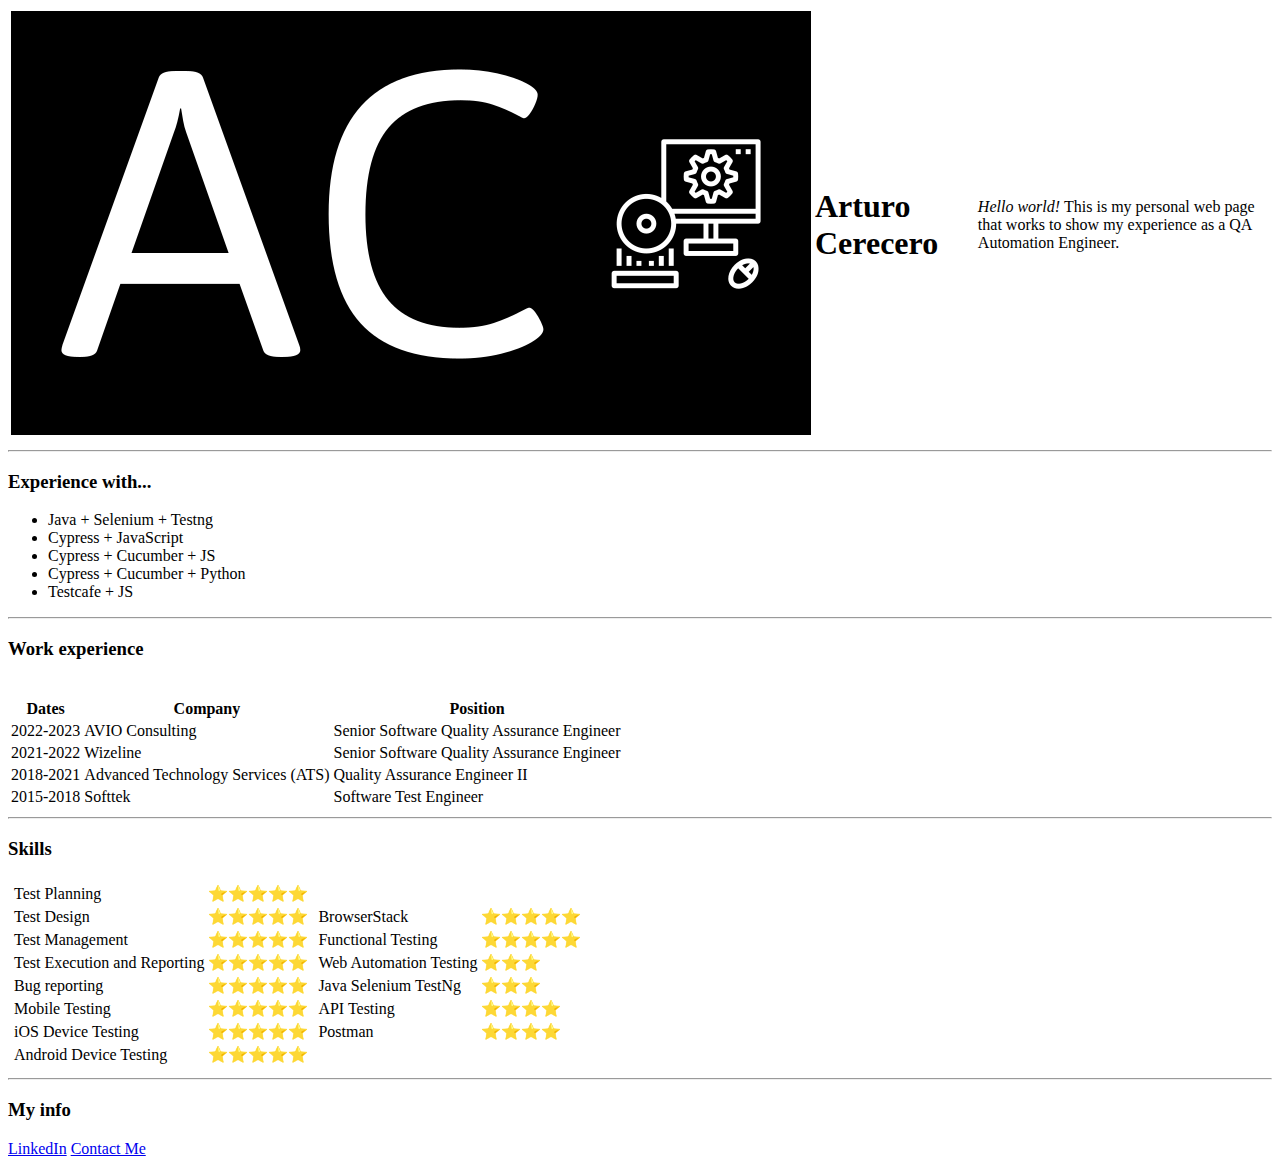
==== index.html @ a85cacd4 "initial website" ====
<!DOCTYPE html>
<html class="no-js" lang="en">

<head>
  <meta charset="utf-8">
  <title>Arturo Cerecero - Automation Test Engineer</title>
  <meta name="description" content="">
  <meta name="viewport" content="width=device-width, initial-scale=1">

  <meta property="og:title" content="">
  <meta property="og:type" content="">
  <meta property="og:url" content="">
  <meta property="og:image" content="">

  <link rel="manifest" href="site.webmanifest">
  <link rel="apple-touch-icon" href="icon.png">
  <!-- Place favicon.ico in the root directory -->

  <link rel="stylesheet" href="css/normalize.css">
  <link rel="stylesheet" href="css/main.css">

  <meta name="theme-color" content="#fafafa">
</head>

<body>


  <!-- Add your site or application content here -->

  <table>
    <td><img src="img/logo-white-crop.png" alt="Arturo Cerecero Quality Assurance Engineer"></td>
    <td><h1>Arturo Cerecero</h1></td>
    <td>
      <p><em>Hello world! </em>This is my personal web page that works to
      show my experience as a QA Automation Engineer.</p>
    </td>
  </table>

<hr>

  <h3> Experience with... </h3>
  <ul>
    <li>Java + Selenium + Testng</li>
    <li>Cypress + JavaScript</li>
    <li>Cypress + Cucumber + JS</li>
    <li>Cypress + Cucumber + Python</li>
    <li>Testcafe + JS</li>
  </ul>

  <hr>

  <h3> Work experience</h3>
  <br>
  <table>
    <thead>
      <th>Dates</th>
      <th>Company</th>
      <th>Position</th>
    </thead>
    <tr>
      <td>2022-2023</td>
      <td>AVIO Consulting</td>
      <td>Senior Software Quality Assurance Engineer</td>
    </tr>
    <tr>
      <td>2021-2022</td>
      <td>Wizeline</td>
      <td>Senior Software Quality Assurance Engineer</td>
    </tr>
    <tr>
      <td>2018-2021</td>
      <td>Advanced Technology Services (ATS) </td>
      <td>Quality Assurance Engineer II</td>
    </tr>
    <tr>
      <td>2015-2018</td>
      <td>Softtek</td>
      <td>Software Test Engineer</td>
    </tr>
  </table>

  <hr>

  <h3> Skills </h3>
  <table>
    <tr>
      <td>
        <table>
          <tr>
            <td>Test Planning</td>
            <td>⭐️️️️⭐️️️️⭐️️️️⭐️️️️⭐️️️️</td>
          </tr>
          <tr>
            <td>Test Design</td>
            <td>⭐️️️️⭐️️️️⭐️️️️⭐️️️️⭐️️️️</td>
          </tr>
          <tr>
            <td>Test Management</td>
            <td>⭐️️️️⭐️️️️⭐️️️️⭐️️️️⭐️️️️</td>
          </tr>
          <tr>
            <td>Test Execution and Reporting</td>
            <td>⭐️️️️⭐️️️️⭐️️️️⭐️️️️⭐️️️️</td>
          </tr>
          <tr>
            <td>Bug reporting</td>
            <td>⭐️️️️⭐️️️️⭐️️️️⭐️️️️⭐️️️️</td>
          </tr>
          <tr>
            <td>Mobile Testing</td>
            <td>⭐️️️️⭐️️️️⭐️️️️⭐️️️️⭐️️️️</td>
          </tr>
          <tr>
            <td>iOS Device Testing</td>
            <td>⭐️️️️⭐️️️️⭐️️️️⭐️️️️⭐️️️️</td>
          </tr>
          <tr>
            <td>Android Device Testing</td>
            <td>⭐️️️️⭐️️️️⭐️️️️⭐️️️️⭐️️️️</td>
          </tr>
        </table>
      </td>
      <td>
        <table>
          <tr>
            <td>BrowserStack</td>
            <td>⭐️️️️⭐️️️️⭐️️️️⭐️️️️⭐️️️️</td>
          </tr>
          <tr>
            <td>Functional Testing</td>
            <td>⭐️️️️⭐️️️️⭐️️️️⭐️️️️⭐️️️️</td>
          </tr>
          <tr>
            <td>Web Automation Testing</td>
            <td>⭐️️️️⭐️️️️⭐️️️️</td>
          </tr>
          <tr>
            <td>Java Selenium TestNg</td>
            <td>⭐️️️️⭐️️️️⭐️️️</td>
          </tr>
          <tr>
            <td>API Testing</td>
            <td>⭐️️️️⭐️️️️⭐️️️️⭐️️️️</td>
          </tr>
          <tr>
            <td>Postman</td>
            <td>⭐️️️️⭐️️️️⭐️️️️⭐️️️️</td>
          </tr>
        </table>
      </td>
    </tr>

  </table>


  <hr>
  <h3>My info</h3>
    <a href="https://www.linkedin.com/in/qa-arturo-cerecero/">LinkedIn</a>
    <a href="contactme.html">Contact Me</a>




  <script src="js/vendor/modernizr-3.11.2.min.js"></script>
  <script src="js/plugins.js"></script>
  <script src="js/main.js"></script>

  <!-- Google Analytics: change UA-XXXXX-Y to be your site's ID. -->
  <script>
    window.ga = function () { ga.q.push(arguments) }; ga.q = []; ga.l = +new Date;
    ga('create', 'UA-XXXXX-Y', 'auto'); ga('set', 'anonymizeIp', true); ga('set', 'transport', 'beacon'); ga('send', 'pageview')
  </script>
  <script src="https://www.google-analytics.com/analytics.js" async></script>
</body>

</html>
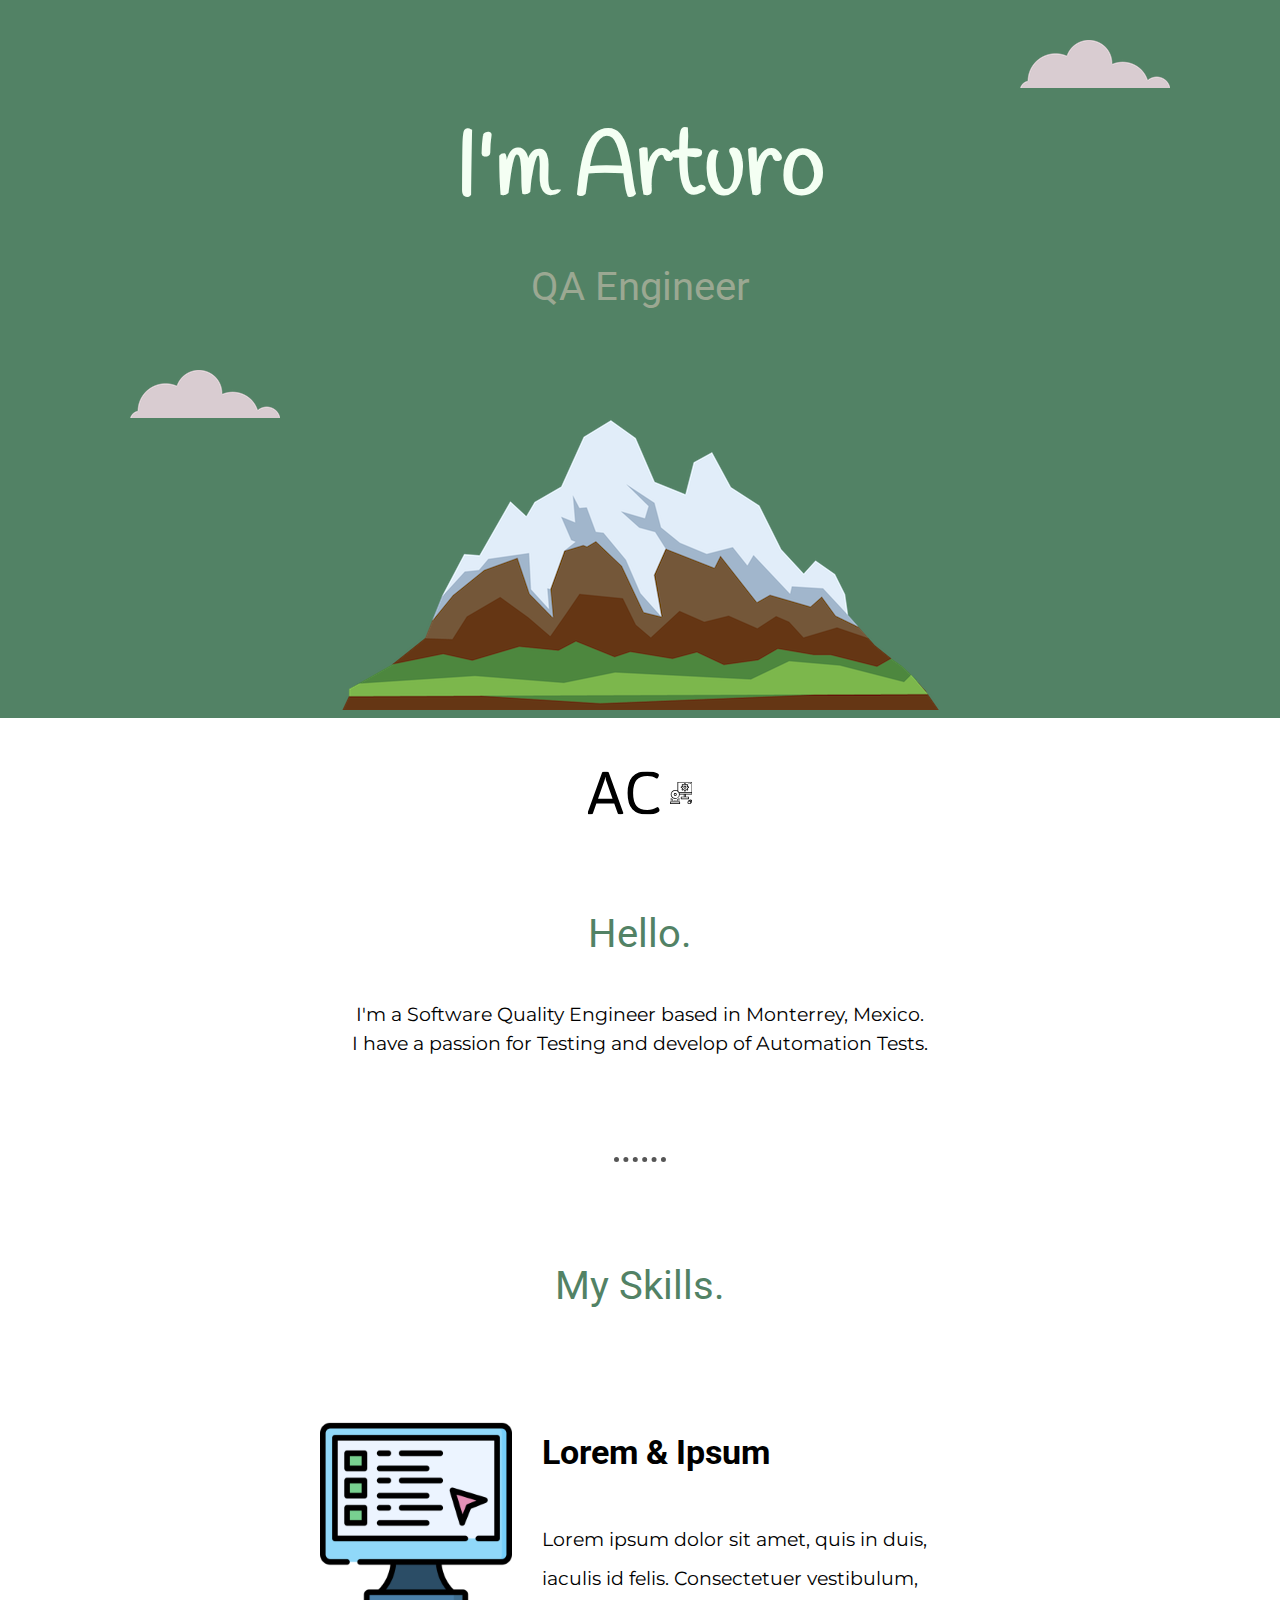
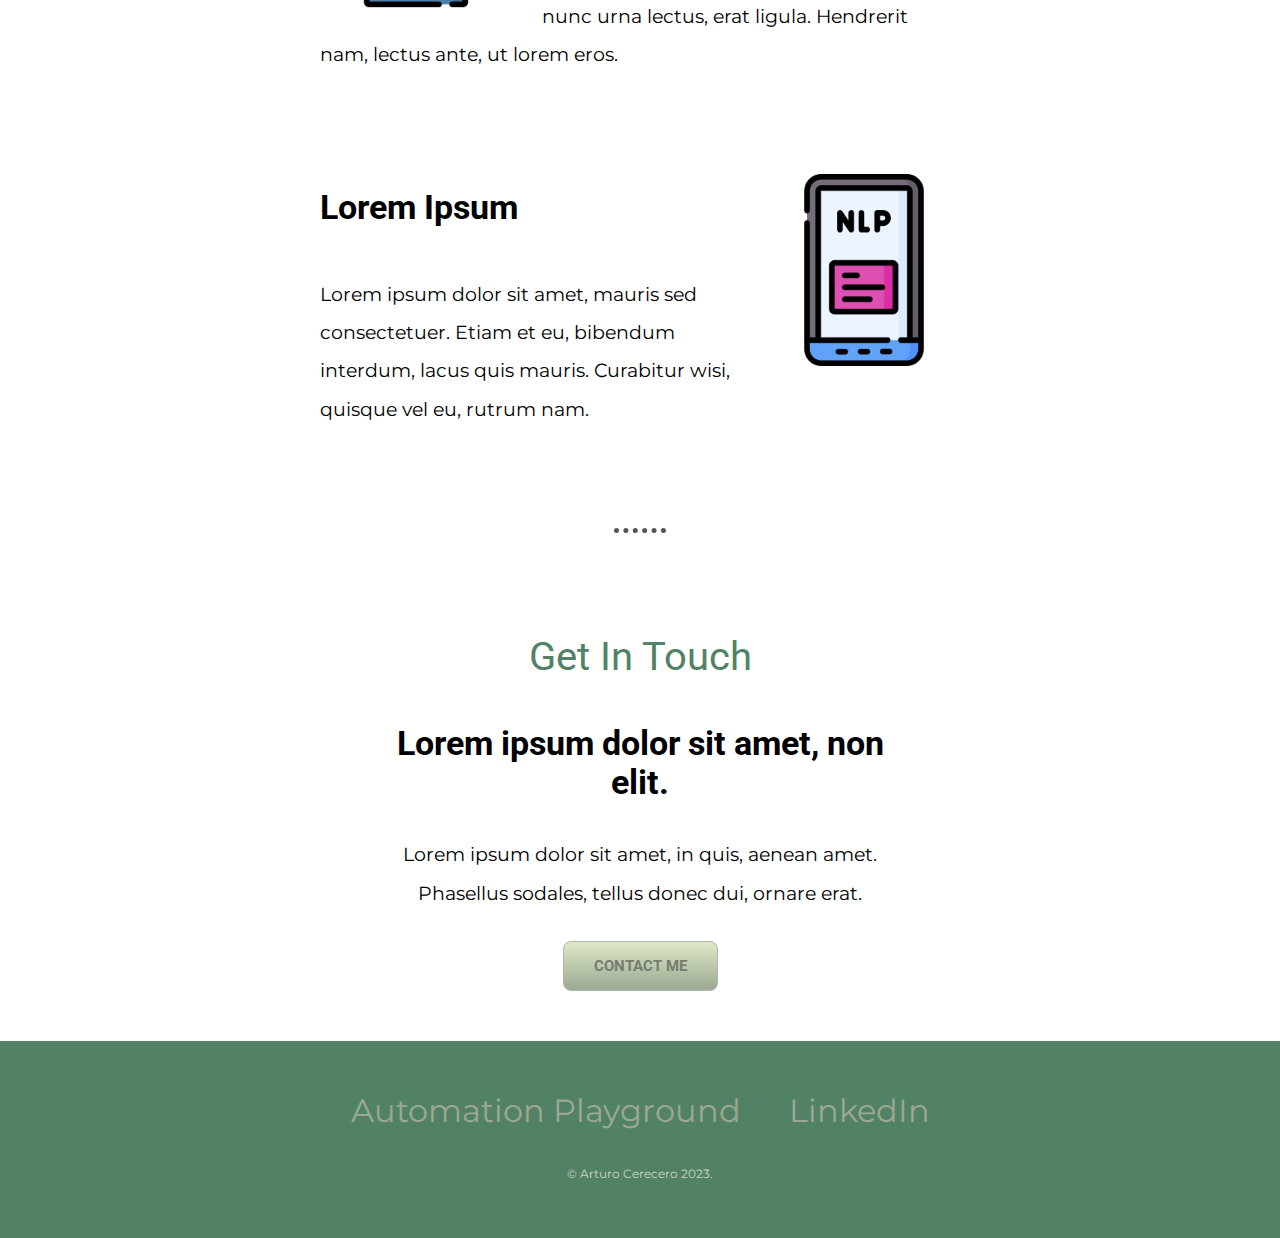
==== commit 815303c5: "New updates!" ====
--- a/index.html
+++ b/index.html
@@ -1,176 +1,58 @@
 <!DOCTYPE html>
-<html class="no-js" lang="en">
-
+<html lang="en">
 <head>
-  <meta charset="utf-8">
-  <title>Arturo Cerecero - Automation Test Engineer</title>
-  <meta name="description" content="">
-  <meta name="viewport" content="width=device-width, initial-scale=1">
-
-  <meta property="og:title" content="">
-  <meta property="og:type" content="">
-  <meta property="og:url" content="">
-  <meta property="og:image" content="">
-
-  <link rel="manifest" href="site.webmanifest">
-  <link rel="apple-touch-icon" href="icon.png">
-  <!-- Place favicon.ico in the root directory -->
-
-  <link rel="stylesheet" href="css/normalize.css">
-  <link rel="stylesheet" href="css/main.css">
-
-  <meta name="theme-color" content="#fafafa">
+    <meta charset="UTF-8">
+    <title>Arturo Cerecero - Quality Assurance Engineer</title>
+    <link rel="stylesheet" href="css/style.css">
+    <link rel="icon" href="css/favicon.ico">
+    <link rel="preconnect" href="https://fonts.googleapis.com">
+    <link rel="preconnect" href="https://fonts.gstatic.com" crossorigin>
+    <link href="https://fonts.googleapis.com/css2?family=Give+You+Glory&family=Handlee&family=Montserrat&family=Roboto&family=Shadows+Into+Light&display=swap" rel="stylesheet">
 </head>
-
 <body>
+    <div class="top-container">
+        <img class="top-cloud" src="img/cloud.png" alt="cloud-img">
+        <h1>I'm Arturo</h1>
+        <h2 class="qa">QA Engineer</h2>
+        <img class="bottom-cloud" src="img/cloud.png" alt="cloud-img">
+        <img src="img/mountain.png" alt="mountain-img">
+    </div>
+    <div class="middle-container">
+        <div class="profile">
+            <img class="logo-ac" src="img/logo-black.svg" alt="ArturoCerecero-QA">
+            <h2>Hello.</h2>
+            <p class="intro">I'm a Software Quality Engineer based in Monterrey, Mexico. I have a passion for Testing and develop of Automation Tests.</p>
+        </div>
+        <hr>
+        <div class="skills">
+            <h2>My Skills.</h2>
+            <div class="skill-row">
+                <img class="left-img" src="img/online-test.png" alt="web-testing">
+                <h3>Lorem & Ipsum</h3>
+                <p class="web-test-desc">Lorem ipsum dolor sit amet, quis in duis, iaculis id felis. Consectetuer vestibulum, nunc urna lectus, erat ligula. Hendrerit nam, lectus ante, ut lorem eros.</p>
+            </div>
+            <div class="skill-row">
+                <img class="right-img" src="img/nlp.png" alt="mobile-testing">
+                <h3>Lorem Ipsum </h3>
+                <p class="mob-test-desc">Lorem ipsum dolor sit amet, mauris sed consectetuer. Etiam et eu, bibendum interdum, lacus quis mauris. Curabitur wisi, quisque vel eu, rutrum nam.</p>
+            </div>
+        </div>
+        <hr>
+        <div class="contact-me">
+            <h2>Get In Touch</h2>
+            <h3>Lorem ipsum dolor sit amet, non elit.</h3>
+            <p>Lorem ipsum dolor sit amet, in quis, aenean amet. Phasellus sodales, tellus donec dui, ornare erat.</p>
+            <a class="myButton" href="mailto:arturo@cerecero.com.mx">CONTACT ME</a>
+        </div>
+    </div>
 
 
-  <!-- Add your site or application content here -->
+    <div class="bottom-container">
+        <a class="footer-link" href="playground.html">Automation Playground</a>
+        <a class="footer-link" href="https://www.linkedin.com/in/qa-arturo-cerecero/">LinkedIn</a>
+        <!--<a class="footer-link" href="https://www.cerecero.com.mx">Website</a>-->
+        <p class="copyright">© Arturo Cerecero 2023.</p>
+    </div>
 
-  <table>
-    <td><img src="img/logo-white-crop.png" alt="Arturo Cerecero Quality Assurance Engineer"></td>
-    <td><h1>Arturo Cerecero</h1></td>
-    <td>
-      <p><em>Hello world! </em>This is my personal web page that works to
-      show my experience as a QA Automation Engineer.</p>
-    </td>
-  </table>
-
-<hr>
-
-  <h3> Experience with... </h3>
-  <ul>
-    <li>Java + Selenium + Testng</li>
-    <li>Cypress + JavaScript</li>
-    <li>Cypress + Cucumber + JS</li>
-    <li>Cypress + Cucumber + Python</li>
-    <li>Testcafe + JS</li>
-  </ul>
-
-  <hr>
-
-  <h3> Work experience</h3>
-  <br>
-  <table>
-    <thead>
-      <th>Dates</th>
-      <th>Company</th>
-      <th>Position</th>
-    </thead>
-    <tr>
-      <td>2022-2023</td>
-      <td>AVIO Consulting</td>
-      <td>Senior Software Quality Assurance Engineer</td>
-    </tr>
-    <tr>
-      <td>2021-2022</td>
-      <td>Wizeline</td>
-      <td>Senior Software Quality Assurance Engineer</td>
-    </tr>
-    <tr>
-      <td>2018-2021</td>
-      <td>Advanced Technology Services (ATS) </td>
-      <td>Quality Assurance Engineer II</td>
-    </tr>
-    <tr>
-      <td>2015-2018</td>
-      <td>Softtek</td>
-      <td>Software Test Engineer</td>
-    </tr>
-  </table>
-
-  <hr>
-
-  <h3> Skills </h3>
-  <table>
-    <tr>
-      <td>
-        <table>
-          <tr>
-            <td>Test Planning</td>
-            <td>⭐️️️️⭐️️️️⭐️️️️⭐️️️️⭐️️️️</td>
-          </tr>
-          <tr>
-            <td>Test Design</td>
-            <td>⭐️️️️⭐️️️️⭐️️️️⭐️️️️⭐️️️️</td>
-          </tr>
-          <tr>
-            <td>Test Management</td>
-            <td>⭐️️️️⭐️️️️⭐️️️️⭐️️️️⭐️️️️</td>
-          </tr>
-          <tr>
-            <td>Test Execution and Reporting</td>
-            <td>⭐️️️️⭐️️️️⭐️️️️⭐️️️️⭐️️️️</td>
-          </tr>
-          <tr>
-            <td>Bug reporting</td>
-            <td>⭐️️️️⭐️️️️⭐️️️️⭐️️️️⭐️️️️</td>
-          </tr>
-          <tr>
-            <td>Mobile Testing</td>
-            <td>⭐️️️️⭐️️️️⭐️️️️⭐️️️️⭐️️️️</td>
-          </tr>
-          <tr>
-            <td>iOS Device Testing</td>
-            <td>⭐️️️️⭐️️️️⭐️️️️⭐️️️️⭐️️️️</td>
-          </tr>
-          <tr>
-            <td>Android Device Testing</td>
-            <td>⭐️️️️⭐️️️️⭐️️️️⭐️️️️⭐️️️️</td>
-          </tr>
-        </table>
-      </td>
-      <td>
-        <table>
-          <tr>
-            <td>BrowserStack</td>
-            <td>⭐️️️️⭐️️️️⭐️️️️⭐️️️️⭐️️️️</td>
-          </tr>
-          <tr>
-            <td>Functional Testing</td>
-            <td>⭐️️️️⭐️️️️⭐️️️️⭐️️️️⭐️️️️</td>
-          </tr>
-          <tr>
-            <td>Web Automation Testing</td>
-            <td>⭐️️️️⭐️️️️⭐️️️️</td>
-          </tr>
-          <tr>
-            <td>Java Selenium TestNg</td>
-            <td>⭐️️️️⭐️️️️⭐️️️</td>
-          </tr>
-          <tr>
-            <td>API Testing</td>
-            <td>⭐️️️️⭐️️️️⭐️️️️⭐️️️️</td>
-          </tr>
-          <tr>
-            <td>Postman</td>
-            <td>⭐️️️️⭐️️️️⭐️️️️⭐️️️️</td>
-          </tr>
-        </table>
-      </td>
-    </tr>
-
-  </table>
-
-
-  <hr>
-  <h3>My info</h3>
-    <a href="https://www.linkedin.com/in/qa-arturo-cerecero/">LinkedIn</a>
-    <a href="contactme.html">Contact Me</a>
-
-
-
-
-  <script src="js/vendor/modernizr-3.11.2.min.js"></script>
-  <script src="js/plugins.js"></script>
-  <script src="js/main.js"></script>
-
-  <!-- Google Analytics: change UA-XXXXX-Y to be your site's ID. -->
-  <script>
-    window.ga = function () { ga.q.push(arguments) }; ga.q = []; ga.l = +new Date;
-    ga('create', 'UA-XXXXX-Y', 'auto'); ga('set', 'anonymizeIp', true); ga('set', 'transport', 'beacon'); ga('send', 'pageview')
-  </script>
-  <script src="https://www.google-analytics.com/analytics.js" async></script>
 </body>
-
-</html>
+</html>--- a/css/style.css
+++ b/css/style.css
@@ -0,0 +1,177 @@
+body{
+    text-align: center;
+    margin: 0;
+
+    font-size: 2em;
+}
+
+h1{
+    color: #f4fff3;
+    margin-top:100px;
+    margin-bottom: 20px;
+    font-family: 'Handlee', cursive;
+    font-size: 5.62rem;
+}
+
+h2{
+    color: #528265;
+    font-size: 2.5rem;
+    font-family: 'Roboto', cursive;
+    font-weight: normal;
+    padding-bottom: 10px;
+}
+h3{
+    font-family: Roboto, cursive;
+    font-size: 2.1rem;
+}
+
+hr {
+    color: #555555;
+    border-width: 5px;
+    border-style: none;
+    border-top-style: dotted;
+    width: 4%;
+    margin: 100px auto;
+}
+
+a{
+    color: #9ba892;
+    font-family: 'Montserrat', sans-serif;
+    margin: 10px 20px;
+    text-decoration: none;
+}
+a:hover{
+    color: #87d0ac;
+}
+p{
+    font-family: 'Montserrat', sans-serif;
+    line-height: 2;
+    font-size: 1.2rem;
+}
+/* CLASSES */
+.web-test-desc{
+    font-size: 1.2rem;
+}
+.qa{color: #9ba892}
+.copyright{
+    color: #ced9bf;
+    font-size: 0.75rem;
+    padding: 20px 0;
+}
+.myButton {
+    background: #dbe6c4 linear-gradient(to bottom, #dbe6c4 5%, #9ba892 100%);
+    border-radius:8px;
+    border:1px solid #b2b8ad;
+    display:inline-block;
+    cursor:pointer;
+    color:#757d6f;
+    font-family:Roboto;
+    font-size:15px;
+    font-weight:bold;
+    padding:15px 30px;
+    text-decoration:none;
+    text-shadow:#ced9bf;
+}
+.myButton:hover {
+    background: #528265 linear-gradient(to bottom, #528265 5%, #dbe6c4 100%);
+}
+.myButton:active {
+    position:relative;
+    top:1px;
+}
+.contact-me {
+    width: 40%;
+    margin: 40px auto 40px;
+}
+.intro{
+    width: 45%;
+    margin: auto;
+    line-height:150%;
+}
+.logo-ac{
+    width: 180px;
+    height: 150px;
+}
+.skill-row{
+    width: 50%;
+    margin: 100px auto 100px auto;
+    text-align: left;
+    line-height: 2;
+}
+.left-img{
+    width: 30%;
+    float: left;
+    margin-right: 30px;
+    margin-bottom: 20px;
+}
+.right-img{
+    width: 30%;
+    float: right;
+    margin-left: 30px;
+    margin-bottom: 20px;
+}
+
+.top-container{
+    position: relative;
+    padding-top: 10px;
+    background-color: #528265;
+}
+
+.top-cloud{
+    position: absolute;
+    right: 110px;
+    top: 40px;
+}
+
+.middle-container{
+    background-color: #ffffff;
+
+}
+.bottom-container{
+    background-color: #528265;
+    padding: 50px 0 20px;
+}
+
+.bottom-cloud{
+    position: absolute;
+    left: 130px;
+    bottom: 300px;
+}
+/*
+    background-color: red;
+    margin-left: 260px;
+    width: 200px;
+    height: 200px;
+    border: solid 20px;
+    background-color: #000000;
+    margin-left: 500px;
+    width: 200px;
+    height: 200px;
+    border: solid 10px;
+body {
+    background-color: #528265;
+    }
+
+hr {
+    color: #555555;
+    border-width: 5px;
+    border-style: none;
+    border-top-style: dotted;
+    width: 40px
+}
+img {
+    height: 120px;
+}
+h1{
+    color: #C9EFC7;
+}
+h3{
+    color: #C9EFC7;
+}
+p{
+    color: #C9EFC7;
+}
+ul{
+    color: #31C48D;
+}
+*/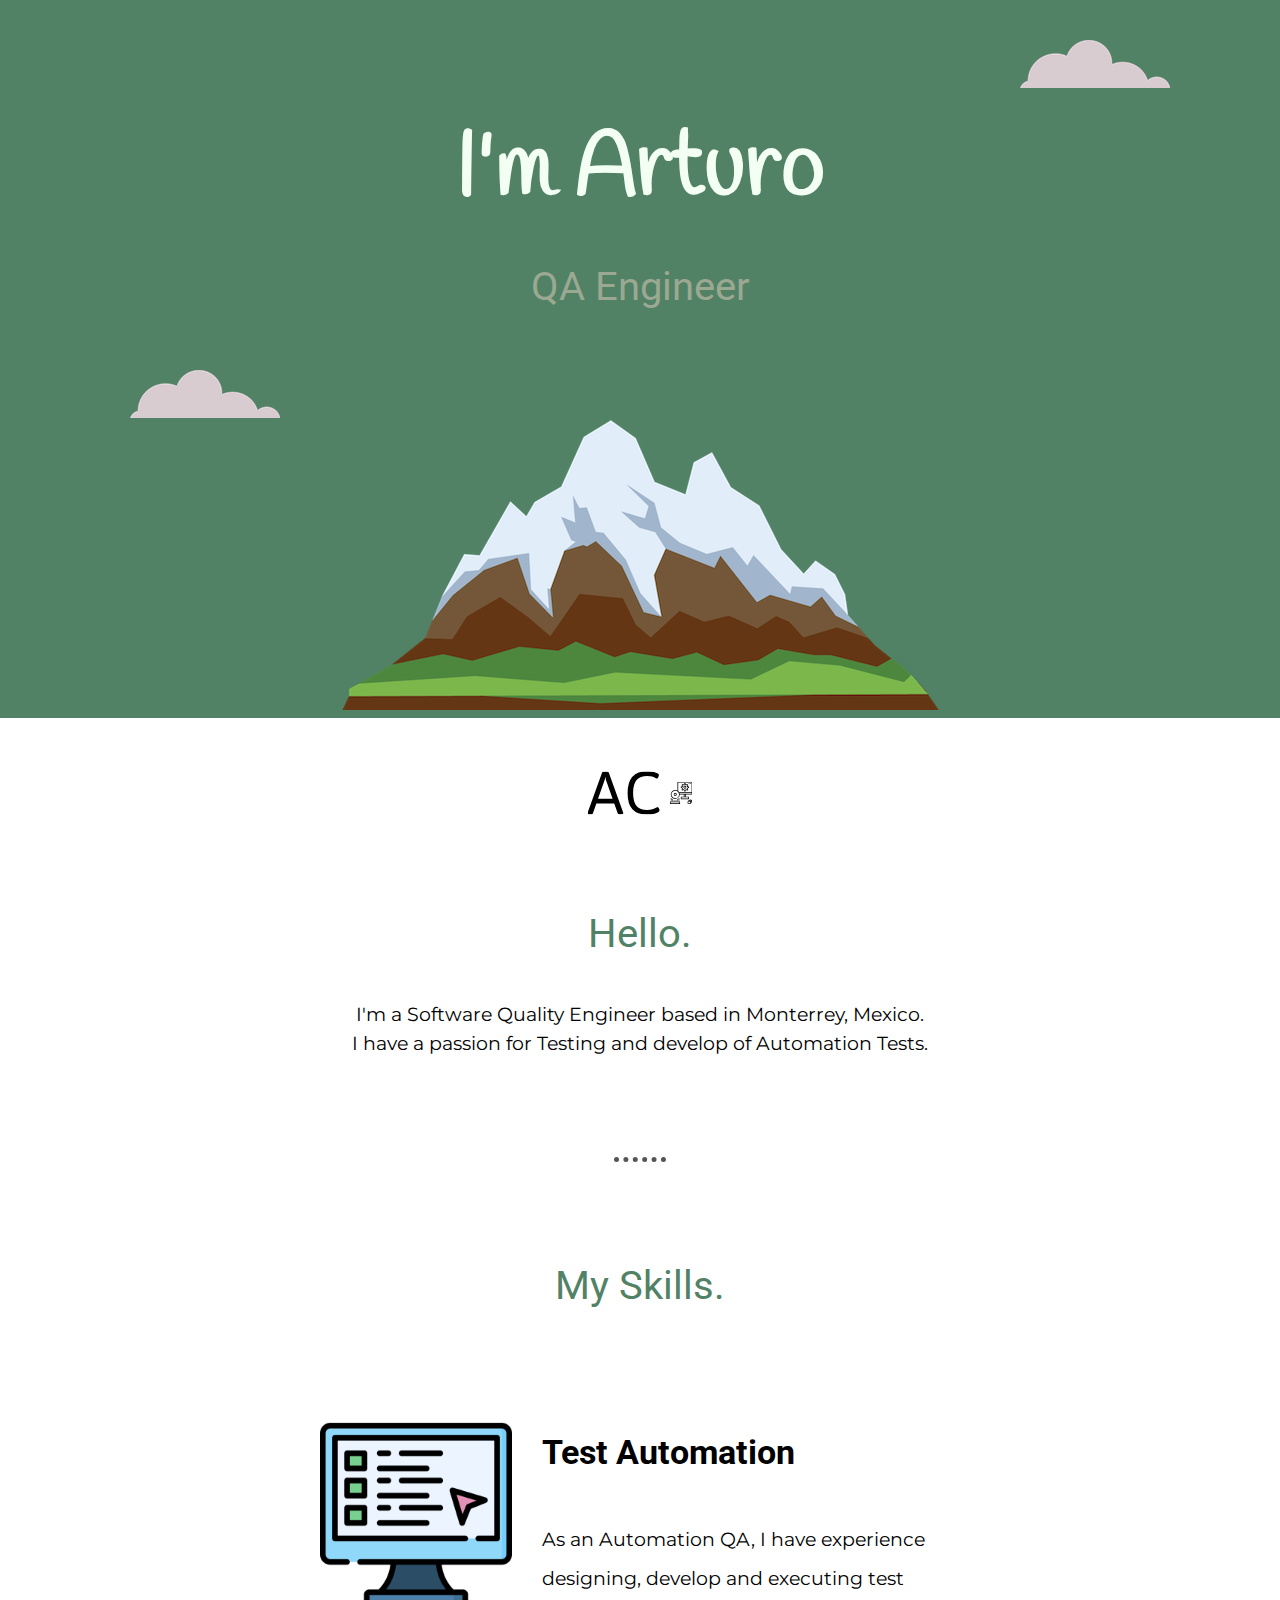
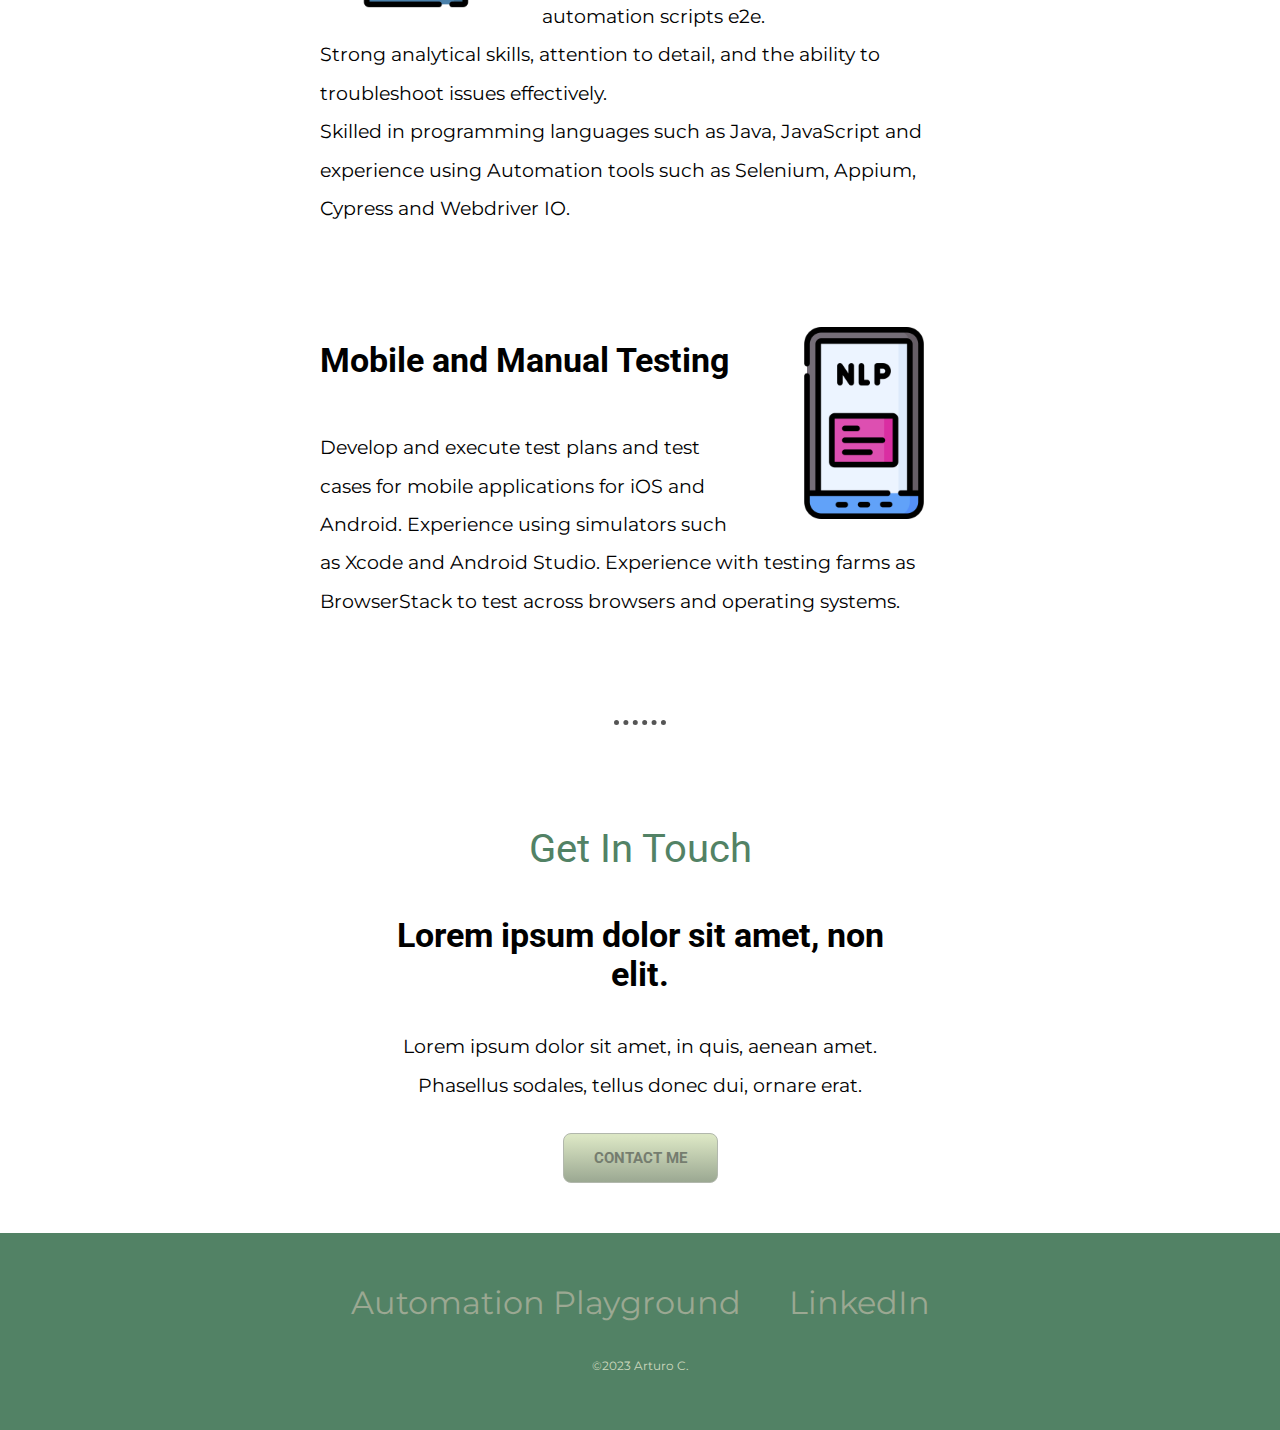
==== commit f8bdd7af: "New updates!" ====
--- a/index.html
+++ b/index.html
@@ -28,13 +28,13 @@
             <h2>My Skills.</h2>
             <div class="skill-row">
                 <img class="left-img" src="img/online-test.png" alt="web-testing">
-                <h3>Lorem & Ipsum</h3>
-                <p class="web-test-desc">Lorem ipsum dolor sit amet, quis in duis, iaculis id felis. Consectetuer vestibulum, nunc urna lectus, erat ligula. Hendrerit nam, lectus ante, ut lorem eros.</p>
+                <h3>Test Automation </h3>
+                <p class="web-test-desc">As an Automation QA, I have experience designing, develop and executing test automation scripts e2e. <br>Strong analytical skills, attention to detail, and the ability to troubleshoot issues effectively. <br> Skilled in programming languages such as Java, JavaScript and experience using Automation tools such as Selenium, Appium, Cypress and Webdriver IO.  </p>
             </div>
             <div class="skill-row">
                 <img class="right-img" src="img/nlp.png" alt="mobile-testing">
-                <h3>Lorem Ipsum </h3>
-                <p class="mob-test-desc">Lorem ipsum dolor sit amet, mauris sed consectetuer. Etiam et eu, bibendum interdum, lacus quis mauris. Curabitur wisi, quisque vel eu, rutrum nam.</p>
+                <h3>Mobile and Manual Testing </h3>
+                <p class="mob-test-desc">Develop and execute test plans and test cases for mobile applications for iOS and Android. Experience using simulators such as Xcode and Android Studio. Experience with testing farms as BrowserStack to test across browsers and operating systems. </p>
             </div>
         </div>
         <hr>
@@ -51,7 +51,7 @@
         <a class="footer-link" href="playground.html">Automation Playground</a>
         <a class="footer-link" href="https://www.linkedin.com/in/qa-arturo-cerecero/">LinkedIn</a>
         <!--<a class="footer-link" href="https://www.cerecero.com.mx">Website</a>-->
-        <p class="copyright">© Arturo Cerecero 2023.</p>
+        <p class="copyright">©2023 Arturo C.</p>
     </div>
 
 </body>
